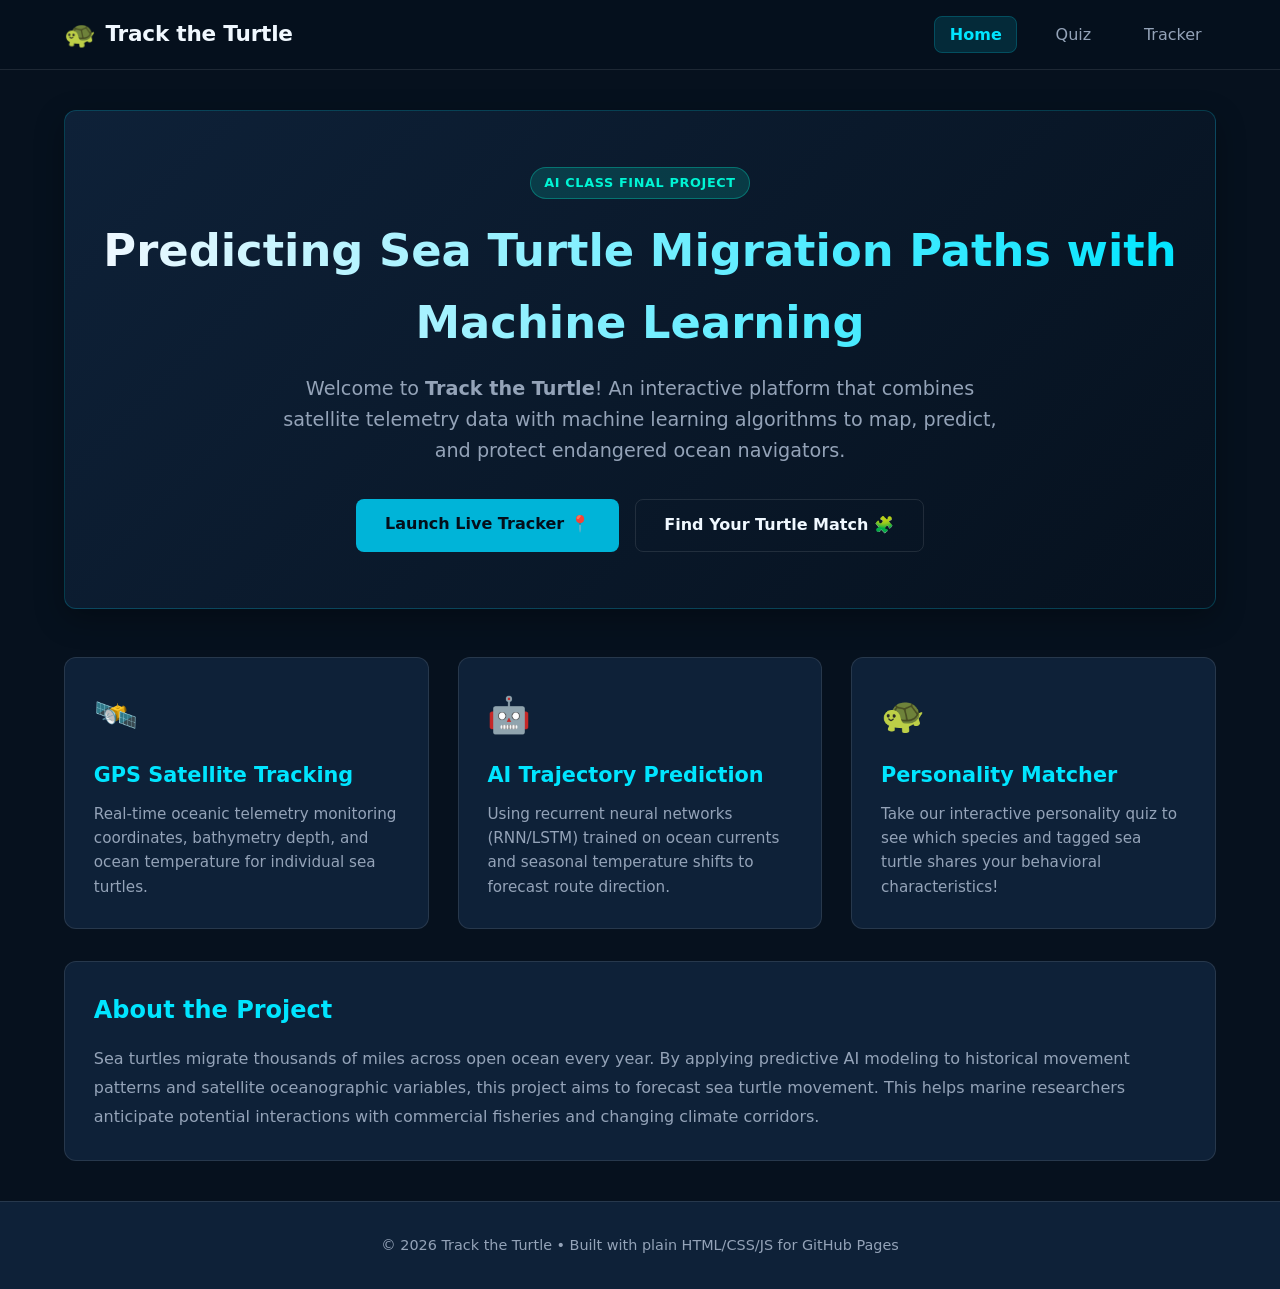
==== index.html @ b66eff5f "Create index.html" ====
<!DOCTYPE html>
<html lang="en">
<head>
  <meta charset="UTF-8">
  <meta name="viewport" content="width=device-width, initial-scale=1.0">
  <title>Track the Turtle | Home</title>
  <link rel="stylesheet" href="style.css">
  <script src="nav.js" defer></script>
</head>
<body>

  <!-- Navigation injected dynamically by nav.js -->
  <nav id="site-nav"></nav>

  <main>
    <!-- Hero Section -->
    <section class="hero">
      <span class="badge">AI Class Final Project</span>
      <h1 class="hero-title">Predicting Sea Turtle Migration Paths with Machine Learning</h1>
      <p class="hero-description">
        Welcome to <strong>Track the Turtle</strong>! An interactive platform that combines satellite telemetry data with machine learning algorithms to map, predict, and protect endangered ocean navigators.
      </p>
      <div class="btn-group">
        <a href="tracker.html" class="btn btn-primary">Launch Live Tracker 📍</a>
        <a href="quiz.html" class="btn btn-secondary">Find Your Turtle Match 🧩</a>
      </div>
    </section>

    <!-- Key Features Overview -->
    <section class="grid">
      <div class="card">
        <div class="card-icon">🛰️</div>
        <h3 class="card-title">GPS Satellite Tracking</h3>
        <p class="card-text">
          Real-time oceanic telemetry monitoring coordinates, bathymetry depth, and ocean temperature for individual sea turtles.
        </p>
      </div>

      <div class="card">
        <div class="card-icon">🤖</div>
        <h3 class="card-title">AI Trajectory Prediction</h3>
        <p class="card-text">
          Using recurrent neural networks (RNN/LSTM) trained on ocean currents and seasonal temperature shifts to forecast route direction.
        </p>
      </div>

      <div class="card">
        <div class="card-icon">🐢</div>
        <h3 class="card-title">Personality Matcher</h3>
        <p class="card-text">
          Take our interactive personality quiz to see which species and tagged sea turtle shares your behavioral characteristics!
        </p>
      </div>
    </section>

    <!-- Project Mission Section -->
    <section class="card" style="margin-top: 2rem;">
      <h2 style="color: var(--primary-cyan); margin-bottom: 1rem;">About the Project</h2>
      <p style="color: var(--text-muted); line-height: 1.8;">
        Sea turtles migrate thousands of miles across open ocean every year. By applying predictive AI modeling to historical movement patterns and satellite oceanographic variables, this project aims to forecast sea turtle movement. This helps marine researchers anticipate potential interactions with commercial fisheries and changing climate corridors.
      </p>
    </section>
  </main>

  <footer>
    <p>&copy; 2026 Track the Turtle • Built with plain HTML/CSS/JS for GitHub Pages</p>
  </footer>

</body>
</html>
---- style.css ----
/* style.css - Ocean Theme Stylesheet for Track the Turtle */

:root {
  --bg-deep: #06111e;
  --bg-surface: #0e2138;
  --bg-card: #152d4a;
  --bg-card-hover: #1b385a;
  
  --primary-cyan: #00e5ff;
  --primary-teal: #00b4d8;
  --sea-green: #00f5d4;
  --sand-accent: #f4a261;
  --coral-accent: #ff6b6b;
  
  --text-main: #f0f8ff;
  --text-muted: #94a3b8;
  --border-glow: rgba(0, 229, 255, 0.2);
  --border-subtle: rgba(255, 255, 255, 0.1);
  
  --nav-height: 70px;
  --font-family: 'Segoe UI', system-ui, -apple-system, BlinkMacSystemFont, Roboto, sans-serif;
  --transition: all 0.3s ease;
  --radius: 12px;
}

/* Base Reset & Typography */
* {
  box-sizing: border-box;
  margin: 0;
  padding: 0;
}

body {
  font-family: var(--font-family);
  background-color: var(--bg-deep);
  color: var(--text-main);
  line-height: 1.6;
  min-height: 100vh;
  display: flex;
  flex-direction: column;
}

a {
  color: var(--primary-cyan);
  text-decoration: none;
  transition: var(--transition);
}

a:hover {
  color: var(--sea-green);
}

/* Header & Navigation Bar */
.navbar {
  position: sticky;
  top: 0;
  z-index: 1000;
  background: rgba(6, 17, 30, 0.92);
  backdrop-filter: blur(12px);
  border-bottom: 1px solid var(--border-subtle);
  height: var(--nav-height);
}

.nav-container {
  max-width: 1200px;
  margin: 0 auto;
  padding: 0 1.5rem;
  height: 100%;
  display: flex;
  justify-content: space-between;
  align-items: center;
}

.nav-brand {
  display: flex;
  align-items: center;
  gap: 0.6rem;
  font-size: 1.35rem;
  font-weight: 700;
  color: var(--text-main);
  letter-spacing: -0.01em;
}

.nav-brand:hover {
  color: var(--primary-cyan);
}

.nav-logo-icon {
  font-size: 1.6rem;
}

.nav-menu {
  display: flex;
  list-style: none;
  gap: 1.5rem;
  align-items: center;
}

.nav-link {
  color: var(--text-muted);
  font-weight: 500;
  padding: 0.5rem 0.9rem;
  border-radius: 8px;
  position: relative;
}

.nav-link:hover {
  color: var(--primary-cyan);
  background: rgba(0, 229, 255, 0.08);
}

.nav-link.active {
  color: var(--primary-cyan);
  background: rgba(0, 229, 255, 0.12);
  font-weight: 600;
  border: 1px solid var(--border-glow);
}

/* Mobile Hamburger Menu Toggle */
.nav-toggle {
  display: none;
  background: transparent;
  border: none;
  cursor: pointer;
  padding: 0.5rem;
  flex-direction: column;
  gap: 5px;
  z-index: 1001;
}

.hamburger-bar {
  width: 24px;
  height: 2px;
  background-color: var(--text-main);
  border-radius: 2px;
  transition: var(--transition);
}

.nav-toggle.active .hamburger-bar:nth-child(1) {
  transform: translateY(7px) rotate(45deg);
}

.nav-toggle.active .hamburger-bar:nth-child(2) {
  opacity: 0;
}

.nav-toggle.active .hamburger-bar:nth-child(3) {
  transform: translateY(-7px) rotate(-45deg);
}

/* Layout Containers */
main {
  flex: 1;
  max-width: 1200px;
  width: 100%;
  margin: 0 auto;
  padding: 2.5rem 1.5rem;
}

.page-header {
  text-align: center;
  margin-bottom: 2.5rem;
}

.page-title {
  font-size: 2.3rem;
  color: var(--text-main);
  margin-bottom: 0.5rem;
}

.page-subtitle {
  color: var(--text-muted);
  font-size: 1.1rem;
  max-width: 650px;
  margin: 0 auto;
}

.badge {
  display: inline-block;
  padding: 0.3rem 0.8rem;
  border-radius: 50px;
  font-size: 0.8rem;
  font-weight: 600;
  text-transform: uppercase;
  letter-spacing: 0.05em;
  background: rgba(0, 245, 212, 0.15);
  color: var(--sea-green);
  border: 1px solid rgba(0, 245, 212, 0.3);
  margin-bottom: 1rem;
}

/* Cards & Grid Styling */
.grid {
  display: grid;
  grid-template-columns: repeat(auto-fit, minmax(300px, 1fr));
  gap: 1.8rem;
  margin: 2rem 0;
}

.card {
  background: var(--bg-surface);
  border: 1px solid var(--border-subtle);
  border-radius: var(--radius);
  padding: 1.8rem;
  transition: var(--transition);
}

.card:hover {
  border-color: var(--border-glow);
  transform: translateY(-3px);
  background: var(--bg-card);
}

.card-icon {
  font-size: 2.2rem;
  margin-bottom: 1rem;
}

.card-title {
  font-size: 1.3rem;
  margin-bottom: 0.6rem;
  color: var(--primary-cyan);
}

.card-text {
  color: var(--text-muted);
  font-size: 0.95rem;
}

/* Hero Banner */
.hero {
  background: linear-gradient(135deg, #0e2138 0%, #06111e 100%);
  border: 1px solid var(--border-glow);
  border-radius: var(--radius);
  padding: 3.5rem 2rem;
  text-align: center;
  margin-bottom: 3rem;
  box-shadow: 0 10px 30px rgba(0, 0, 0, 0.3);
}

.hero-title {
  font-size: 2.8rem;
  font-weight: 800;
  background: linear-gradient(90deg, var(--text-main), var(--primary-cyan));
  -webkit-background-clip: text;
  -webkit-text-fill-color: transparent;
  margin-bottom: 1rem;
}

.hero-description {
  font-size: 1.2rem;
  color: var(--text-muted);
  max-width: 750px;
  margin: 0 auto 2rem;
}

/* Buttons */
.btn-group {
  display: flex;
  gap: 1rem;
  justify-content: center;
  flex-wrap: wrap;
}

.btn {
  display: inline-block;
  padding: 0.8rem 1.8rem;
  border-radius: 8px;
  font-weight: 600;
  cursor: pointer;
  border: none;
  transition: var(--transition);
}

.btn-primary {
  background: var(--primary-teal);
  color: #040e1a;
}

.btn-primary:hover {
  background: var(--primary-cyan);
  color: #040e1a;
  box-shadow: 0 0 15px rgba(0, 229, 255, 0.4);
}

.btn-secondary {
  background: transparent;
  color: var(--text-main);
  border: 1px solid var(--border-subtle);
}

.btn-secondary:hover {
  border-color: var(--primary-cyan);
  color: var(--primary-cyan);
}

/* Tracker Page Specific Placeholders */
.tracker-controls {
  background: var(--bg-surface);
  padding: 1.2rem 1.5rem;
  border-radius: var(--radius);
  border: 1px solid var(--border-subtle);
  display: flex;
  gap: 1rem;
  flex-wrap: wrap;
  align-items: center;
  justify-content: space-between;
  margin-bottom: 1.5rem;
}

.control-group {
  display: flex;
  align-items: center;
  gap: 0.8rem;
}

.select-input, .text-input {
  background: var(--bg-deep);
  color: var(--text-main);
  border: 1px solid var(--border-subtle);
  padding: 0.6rem 1rem;
  border-radius: 6px;
  font-size: 0.9rem;
  outline: none;
}

.select-input:focus, .text-input:focus {
  border-color: var(--primary-cyan);
}

.map-placeholder {
  background: radial-gradient(circle at center, #0f2d4e 0%, #081728 100%);
  border: 1px solid var(--border-glow);
  border-radius: var(--radius);
  height: 420px;
  display: flex;
  flex-direction: column;
  align-items: center;
  justify-content: center;
  position: relative;
  overflow: hidden;
  margin-bottom: 2rem;
  text-align: center;
  padding: 1.5rem;
}

.map-grid-overlay {
  position: absolute;
  inset: 0;
  background-image: 
    linear-gradient(rgba(0, 229, 255, 0.05) 1px, transparent 1px),
    linear-gradient(90deg, rgba(0, 229, 255, 0.05) 1px, transparent 1px);
  background-size: 40px 40px;
  pointer-events: none;
}

/* Table Styling */
.table-container {
  background: var(--bg-surface);
  border-radius: var(--radius);
  border: 1px solid var(--border-subtle);
  overflow-x: auto;
}

.data-table {
  width: 100%;
  border-collapse: collapse;
  text-align: left;
}

.data-table th, .data-table td {
  padding: 1rem 1.2rem;
  border-bottom: 1px solid var(--border-subtle);
}

.data-table th {
  background: rgba(0, 0, 0, 0.2);
  color: var(--primary-cyan);
  font-weight: 600;
  font-size: 0.9rem;
  text-transform: uppercase;
}

.data-table tr:hover {
  background: rgba(0, 229, 255, 0.04);
}

/* Quiz Placeholder Styling */
.quiz-container {
  max-width: 750px;
  margin: 0 auto;
  background: var(--bg-surface);
  border: 1px solid var(--border-subtle);
  border-radius: var(--radius);
  padding: 2.5rem;
}

.quiz-option {
  background: var(--bg-deep);
  border: 1px solid var(--border-subtle);
  border-radius: 8px;
  padding: 1rem 1.2rem;
  margin-bottom: 0.8rem;
  cursor: pointer;
  transition: var(--transition);
  display: flex;
  align-items: center;
  gap: 1rem;
}

.quiz-option:hover {
  border-color: var(--primary-cyan);
  background: var(--bg-card);
}

/* Footer */
footer {
  background: var(--bg-surface);
  border-top: 1px solid var(--border-subtle);
  padding: 2rem 1.5rem;
  text-align: center;
  color: var(--text-muted);
  font-size: 0.9rem;
  margin-top: auto;
}

/* Responsive Media Queries */
@media (max-width: 768px) {
  .nav-toggle {
    display: flex;
  }

  .nav-menu {
    position: fixed;
    top: var(--nav-height);
    left: 0;
    right: 0;
    background: var(--bg-surface);
    flex-direction: column;
    align-items: stretch;
    padding: 1.5rem;
    gap: 1rem;
    border-bottom: 1px solid var(--border-glow);
    transform: translateY(-150%);
    opacity: 0;
    pointer-events: none;
    transition: var(--transition);
    box-shadow: 0 15px 25px rgba(0,0,0,0.5);
  }

  .nav-menu.active {
    transform: translateY(0);
    opacity: 1;
    pointer-events: auto;
  }

  .nav-link {
    display: block;
    text-align: center;
    padding: 0.8rem;
  }

  .hero-title {
    font-size: 2rem;
  }

  .tracker-controls {
    flex-direction: column;
    align-items: stretch;
  }
}
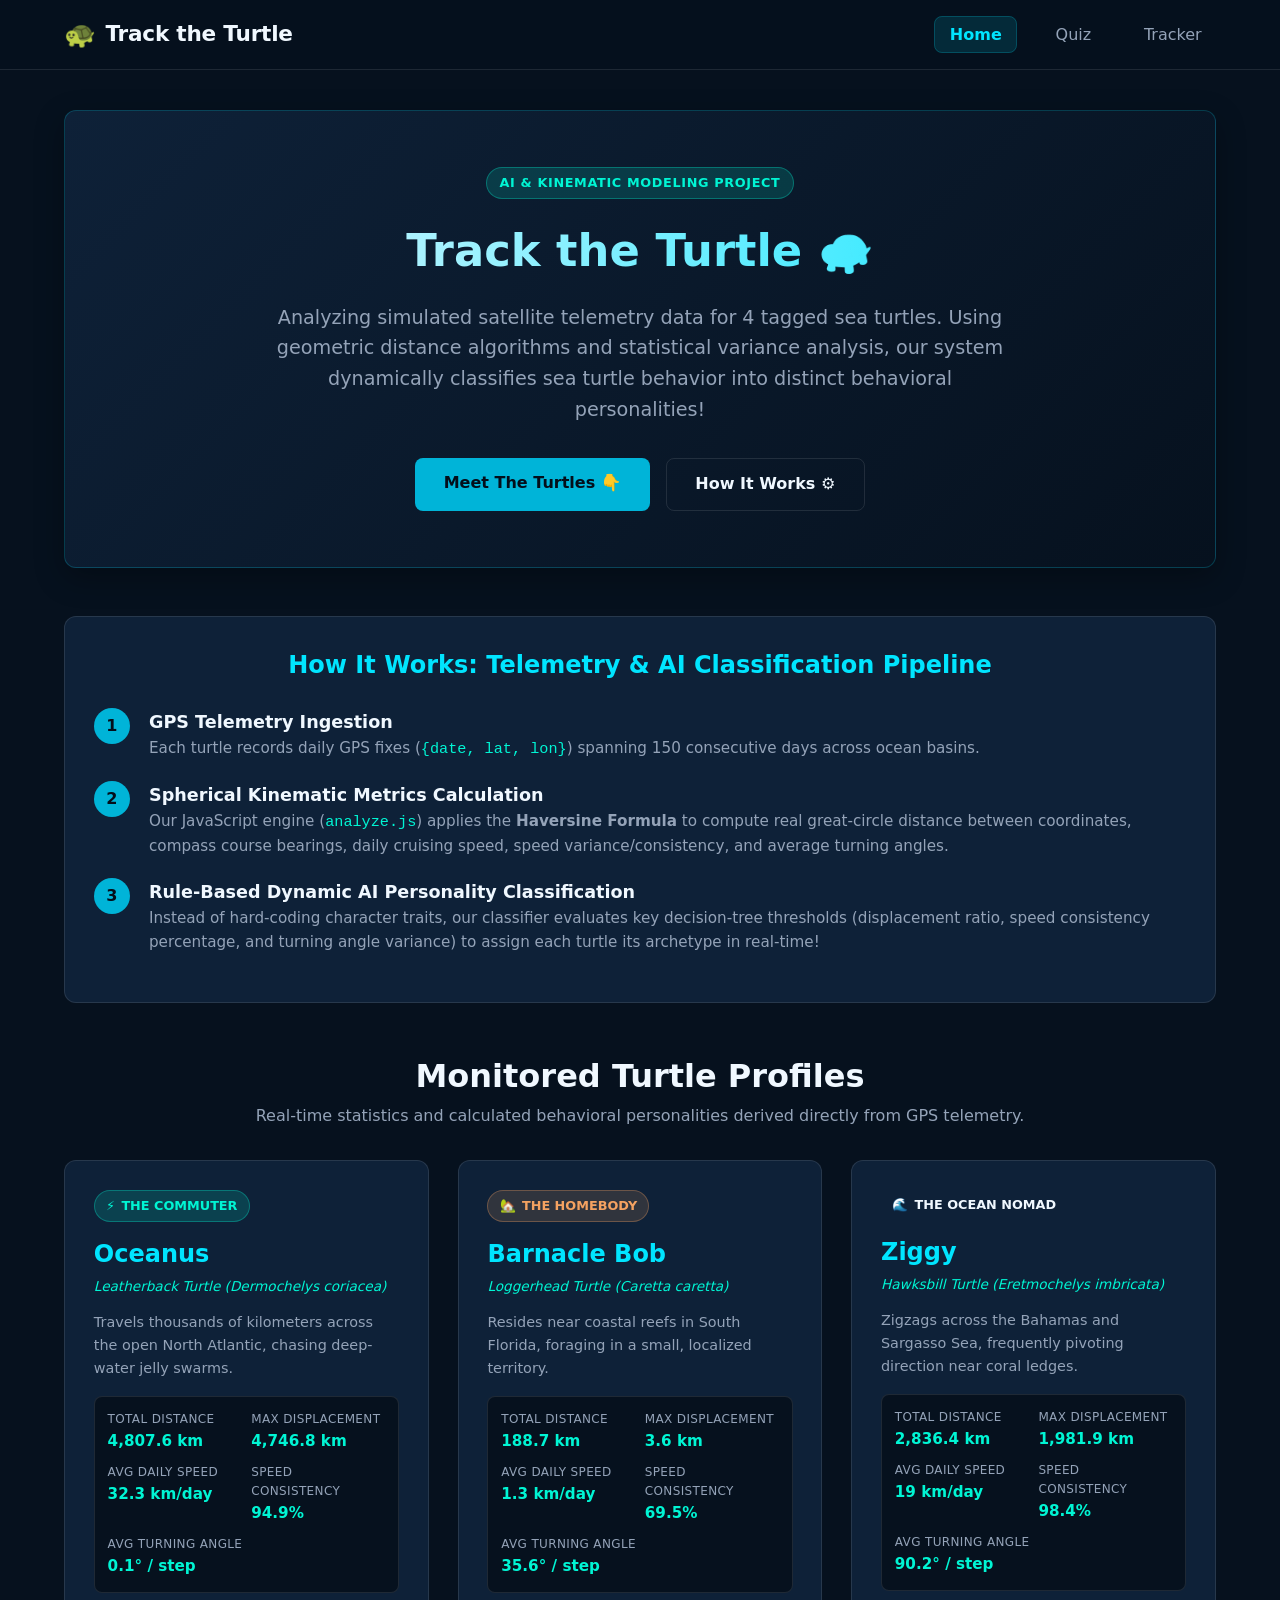
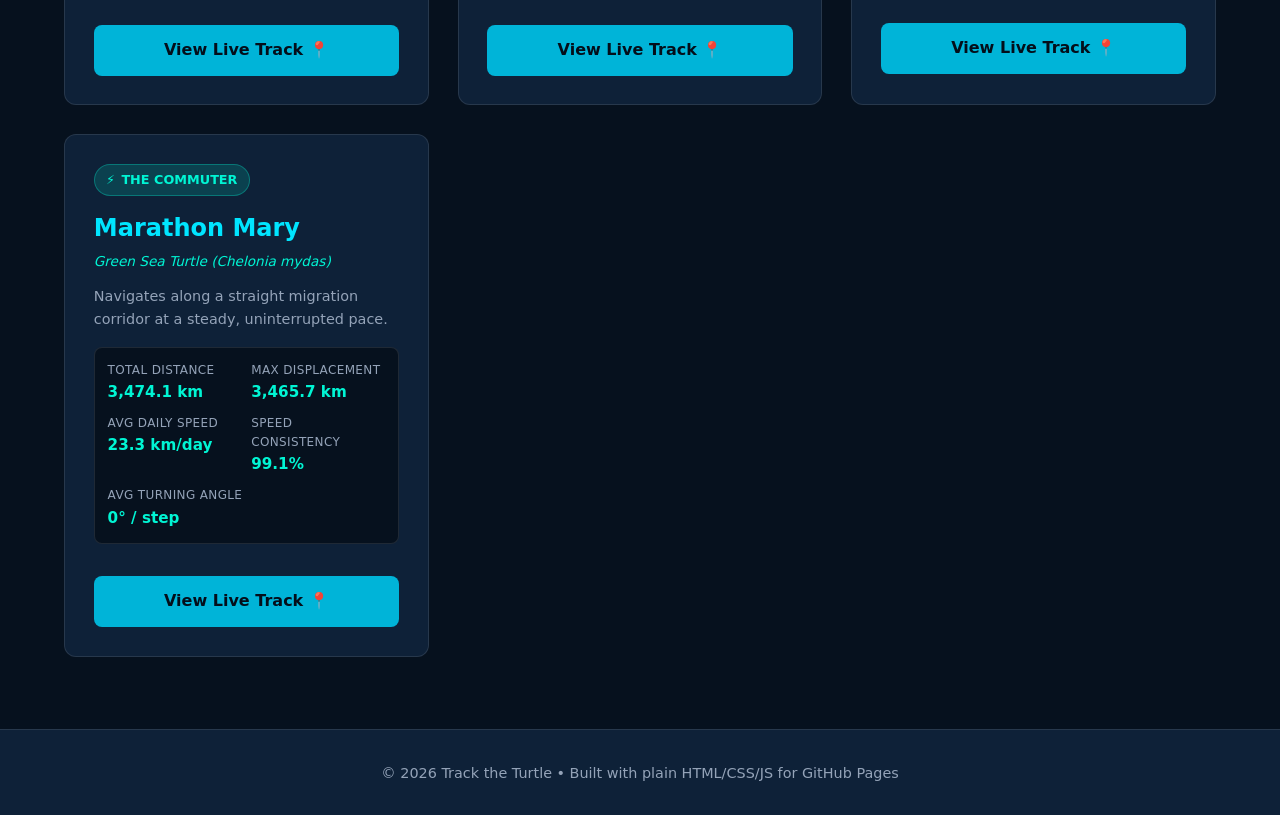
==== commit e711f52e: "Update index.html" ====
--- a/index.html
+++ b/index.html
@@ -5,66 +5,228 @@
   <meta name="viewport" content="width=device-width, initial-scale=1.0">
   <title>Track the Turtle | Home</title>
   <link rel="stylesheet" href="style.css">
+  
+  <!-- Load Dataset and Analysis Engine -->
+  <script src="data.js"></script>
+  <script src="analyze.js"></script>
+  <!-- Load Responsive Dynamic Navigation -->
   <script src="nav.js" defer></script>
+
+  <style>
+    /* Styling additions for turtle analytics grid cards */
+    .stats-grid {
+      display: grid;
+      grid-template-columns: repeat(2, 1fr);
+      gap: 0.6rem;
+      background: var(--bg-deep);
+      padding: 0.8rem;
+      border-radius: 8px;
+      margin: 1rem 0;
+      font-size: 0.85rem;
+      border: 1px solid var(--border-subtle);
+    }
+
+    .stat-item {
+      display: flex;
+      flex-direction: column;
+    }
+
+    .stat-label {
+      color: var(--text-muted);
+      font-size: 0.75rem;
+      text-transform: uppercase;
+      letter-spacing: 0.03em;
+    }
+
+    .stat-value {
+      color: var(--sea-green);
+      font-weight: 700;
+      font-size: 0.95rem;
+    }
+
+    .archetype-badge {
+      display: inline-flex;
+      align-items: center;
+      gap: 0.4rem;
+      padding: 0.3rem 0.7rem;
+      border-radius: 50px;
+      font-size: 0.8rem;
+      font-weight: 700;
+      text-transform: uppercase;
+      margin-bottom: 0.8rem;
+    }
+
+    .badge-explorer { background: rgba(0, 229, 255, 0.15); color: var(--primary-cyan); border: 1px solid rgba(0, 229, 255, 0.3); }
+    .badge-homebody { background: rgba(244, 162, 97, 0.15); color: var(--sand-accent); border: 1px solid rgba(244, 162, 97, 0.3); }
+    .badge-wanderer { background: rgba(255, 107, 107, 0.15); color: var(--coral-accent); border: 1px solid rgba(255, 107, 107, 0.3); }
+    .badge-commuter { background: rgba(0, 245, 212, 0.15); color: var(--sea-green); border: 1px solid rgba(0, 245, 212, 0.3); }
+
+    .how-it-works-step {
+      display: flex;
+      align-items: flex-start;
+      gap: 1.2rem;
+      margin-bottom: 1.2rem;
+    }
+
+    .step-number {
+      background: var(--primary-teal);
+      color: #040e1a;
+      font-weight: 800;
+      width: 36px;
+      height: 36px;
+      border-radius: 50%;
+      display: flex;
+      align-items: center;
+      justify-content: center;
+      flex-shrink: 0;
+    }
+  </style>
 </head>
 <body>
 
-  <!-- Navigation injected dynamically by nav.js -->
+  <!-- Navigation dynamically populated by nav.js -->
   <nav id="site-nav"></nav>
 
   <main>
-    <!-- Hero Section -->
+    <!-- Project Hero Section -->
     <section class="hero">
-      <span class="badge">AI Class Final Project</span>
-      <h1 class="hero-title">Predicting Sea Turtle Migration Paths with Machine Learning</h1>
+      <span class="badge">AI & Kinematic Modeling Project</span>
+      <h1 class="hero-title">Track the Turtle 🐢</h1>
       <p class="hero-description">
-        Welcome to <strong>Track the Turtle</strong>! An interactive platform that combines satellite telemetry data with machine learning algorithms to map, predict, and protect endangered ocean navigators.
+        Analyzing simulated satellite telemetry data for 4 tagged sea turtles. Using geometric distance algorithms and statistical variance analysis, our system dynamically classifies sea turtle behavior into distinct behavioral personalities!
       </p>
       <div class="btn-group">
-        <a href="tracker.html" class="btn btn-primary">Launch Live Tracker 📍</a>
-        <a href="quiz.html" class="btn btn-secondary">Find Your Turtle Match 🧩</a>
+        <a href="#turtles-section" class="btn btn-primary">Meet The Turtles 👇</a>
+        <a href="#how-it-works" class="btn btn-secondary">How It Works ⚙️</a>
       </div>
     </section>
 
-    <!-- Key Features Overview -->
-    <section class="grid">
-      <div class="card">
-        <div class="card-icon">🛰️</div>
-        <h3 class="card-title">GPS Satellite Tracking</h3>
-        <p class="card-text">
-          Real-time oceanic telemetry monitoring coordinates, bathymetry depth, and ocean temperature for individual sea turtles.
-        </p>
-      </div>
-
-      <div class="card">
-        <div class="card-icon">🤖</div>
-        <h3 class="card-title">AI Trajectory Prediction</h3>
-        <p class="card-text">
-          Using recurrent neural networks (RNN/LSTM) trained on ocean currents and seasonal temperature shifts to forecast route direction.
-        </p>
-      </div>
-
-      <div class="card">
-        <div class="card-icon">🐢</div>
-        <h3 class="card-title">Personality Matcher</h3>
-        <p class="card-text">
-          Take our interactive personality quiz to see which species and tagged sea turtle shares your behavioral characteristics!
-        </p>
+    <!-- How It Works Section -->
+    <section class="card" id="how-it-works" style="margin-bottom: 3rem;">
+      <h2 style="color: var(--primary-cyan); margin-bottom: 1.5rem; text-align: center;">How It Works: Telemetry & AI Classification Pipeline</h2>
+      
+      <div class="how-it-works-step">
+        <div class="step-number">1</div>
+        <div>
+          <h3 style="color: var(--text-main); font-size: 1.1rem;">GPS Telemetry Ingestion</h3>
+          <p style="color: var(--text-muted); font-size: 0.95rem;">
+            Each turtle records daily GPS fixes (<code style="color: var(--sea-green);">{date, lat, lon}</code>) spanning 150 consecutive days across ocean basins.
+          </p>
+        </div>
+      </div>
+
+      <div class="how-it-works-step">
+        <div class="step-number">2</div>
+        <div>
+          <h3 style="color: var(--text-main); font-size: 1.1rem;">Spherical Kinematic Metrics Calculation</h3>
+          <p style="color: var(--text-muted); font-size: 0.95rem;">
+            Our JavaScript engine (<code style="color: var(--sea-green);">analyze.js</code>) applies the <strong>Haversine Formula</strong> to compute real great-circle distance between coordinates, compass course bearings, daily cruising speed, speed variance/consistency, and average turning angles.
+          </p>
+        </div>
+      </div>
+
+      <div class="how-it-works-step">
+        <div class="step-number">3</div>
+        <div>
+          <h3 style="color: var(--text-main); font-size: 1.1rem;">Rule-Based Dynamic AI Personality Classification</h3>
+          <p style="color: var(--text-muted); font-size: 0.95rem;">
+            Instead of hard-coding character traits, our classifier evaluates key decision-tree thresholds (displacement ratio, speed consistency percentage, and turning angle variance) to assign each turtle its archetype in real-time!
+          </p>
+        </div>
       </div>
     </section>
 
-    <!-- Project Mission Section -->
-    <section class="card" style="margin-top: 2rem;">
-      <h2 style="color: var(--primary-cyan); margin-bottom: 1rem;">About the Project</h2>
-      <p style="color: var(--text-muted); line-height: 1.8;">
-        Sea turtles migrate thousands of miles across open ocean every year. By applying predictive AI modeling to historical movement patterns and satellite oceanographic variables, this project aims to forecast sea turtle movement. This helps marine researchers anticipate potential interactions with commercial fisheries and changing climate corridors.
-      </p>
+    <!-- Dynamic Turtle Analytics Cards Grid -->
+    <section id="turtles-section">
+      <div style="text-align: center; margin-bottom: 2rem;">
+        <h2 style="font-size: 2rem; color: var(--text-main);">Monitored Turtle Profiles</h2>
+        <p style="color: var(--text-muted);">Real-time statistics and calculated behavioral personalities derived directly from GPS telemetry.</p>
+      </div>
+
+      <div class="grid" id="turtle-cards-grid">
+        <!-- JS will dynamically render 4 turtle cards here -->
+      </div>
     </section>
+
   </main>
 
   <footer>
     <p>&copy; 2026 Track the Turtle • Built with plain HTML/CSS/JS for GitHub Pages</p>
   </footer>
 
+  <!-- Script to run analysis and dynamically build turtle cards -->
+  <script>
+    document.addEventListener('DOMContentLoaded', () => {
+      const gridContainer = document.getElementById('turtle-cards-grid');
+      if (!gridContainer || typeof TURTLE_DATA === 'undefined') return;
+
+      gridContainer.innerHTML = ''; // Clear container
+
+      // Iterate through all 4 turtles in dataset
+      Object.keys(TURTLE_DATA).forEach(turtleKey => {
+        const turtle = TURTLE_DATA[turtleKey];
+        
+        // 1. Run statistical trajectory analysis
+        const stats = analyzeTurtleTrack(turtle.track);
+        
+        // 2. Derive dynamic personality classification from calculated stats
+        const personality = classifyPersonality(stats);
+
+        // 3. Construct Turtle Card HTML
+        const cardHtml = `
+          <div class="card" style="display: flex; flex-direction: column; justify: space-between;">
+            <div>
+              <div class="archetype-badge ${personality.colorClass}">
+                <span>${personality.icon}</span>
+                <span>${personality.archetype}</span>
+              </div>
+              
+              <h3 class="card-title" style="font-size: 1.5rem; margin-bottom: 0.2rem;">${turtle.name}</h3>
+              <p style="color: var(--sea-green); font-size: 0.85rem; font-style: italic; margin-bottom: 0.8rem;">
+                ${turtle.species}
+              </p>
+              
+              <p style="color: var(--text-muted); font-size: 0.9rem; margin-bottom: 1rem;">
+                ${turtle.description}
+              </p>
+
+              <!-- Calculated Statistics Grid -->
+              <div class="stats-grid">
+                <div class="stat-item">
+                  <span class="stat-label">Total Distance</span>
+                  <span class="stat-value">${stats.totalDistanceKm.toLocaleString()} km</span>
+                </div>
+                <div class="stat-item">
+                  <span class="stat-label">Max Displacement</span>
+                  <span class="stat-value">${stats.maxDistanceFromStartKm.toLocaleString()} km</span>
+                </div>
+                <div class="stat-item">
+                  <span class="stat-label">Avg Daily Speed</span>
+                  <span class="stat-value">${stats.avgDailySpeedKmDay} km/day</span>
+                </div>
+                <div class="stat-item">
+                  <span class="stat-label">Speed Consistency</span>
+                  <span class="stat-value">${stats.speedConsistencyPct}%</span>
+                </div>
+                <div class="stat-item" style="grid-column: span 2;">
+                  <span class="stat-label">Avg Turning Angle</span>
+                  <span class="stat-value">${stats.avgTurningAngleDeg}° / step</span>
+                </div>
+              </div>
+            </div>
+
+            <div style="margin-top: 1rem;">
+              <a href="tracker.html?turtle=${turtle.id}" class="btn btn-primary" style="width: 100%; text-align: center; display: block;">
+                View Live Track 📍
+              </a>
+            </div>
+          </div>
+        `;
+
+        gridContainer.insertAdjacentHTML('beforeend', cardHtml);
+      });
+    });
+  </script>
+
 </body>
 </html>
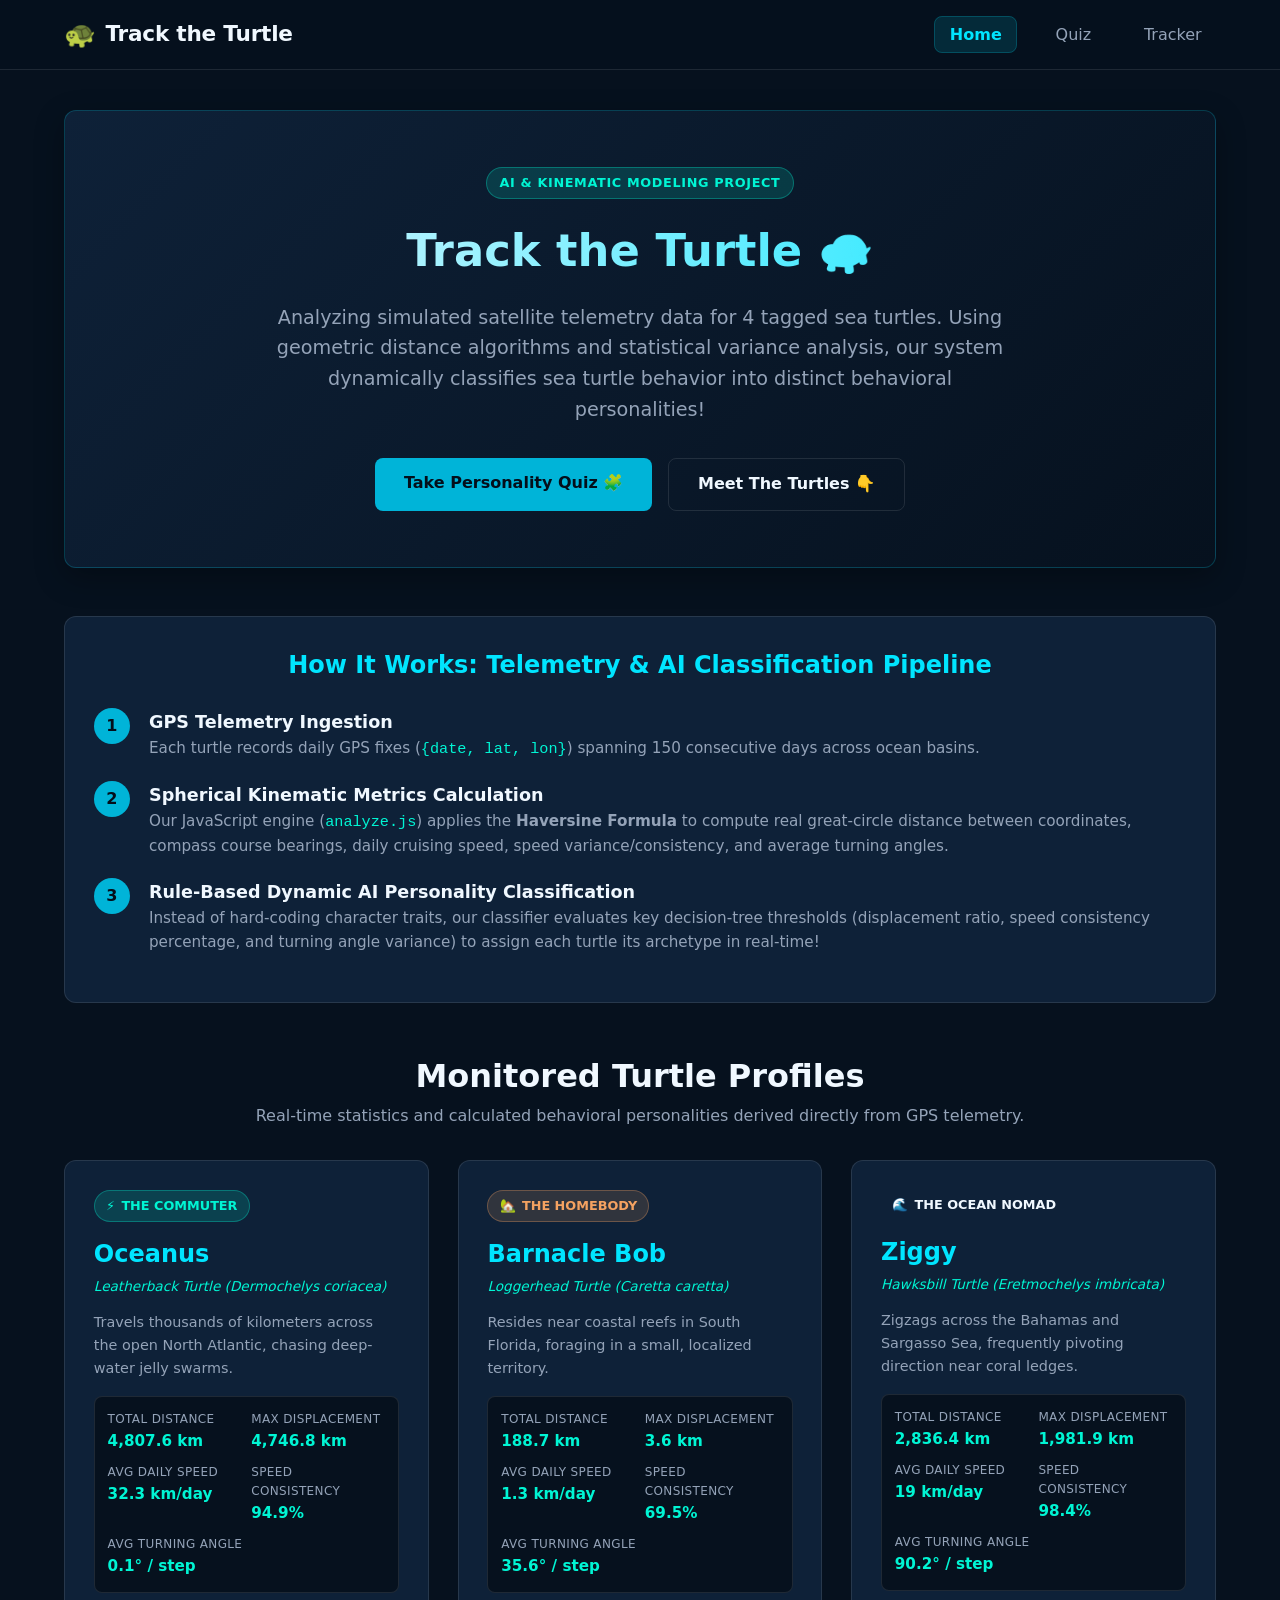
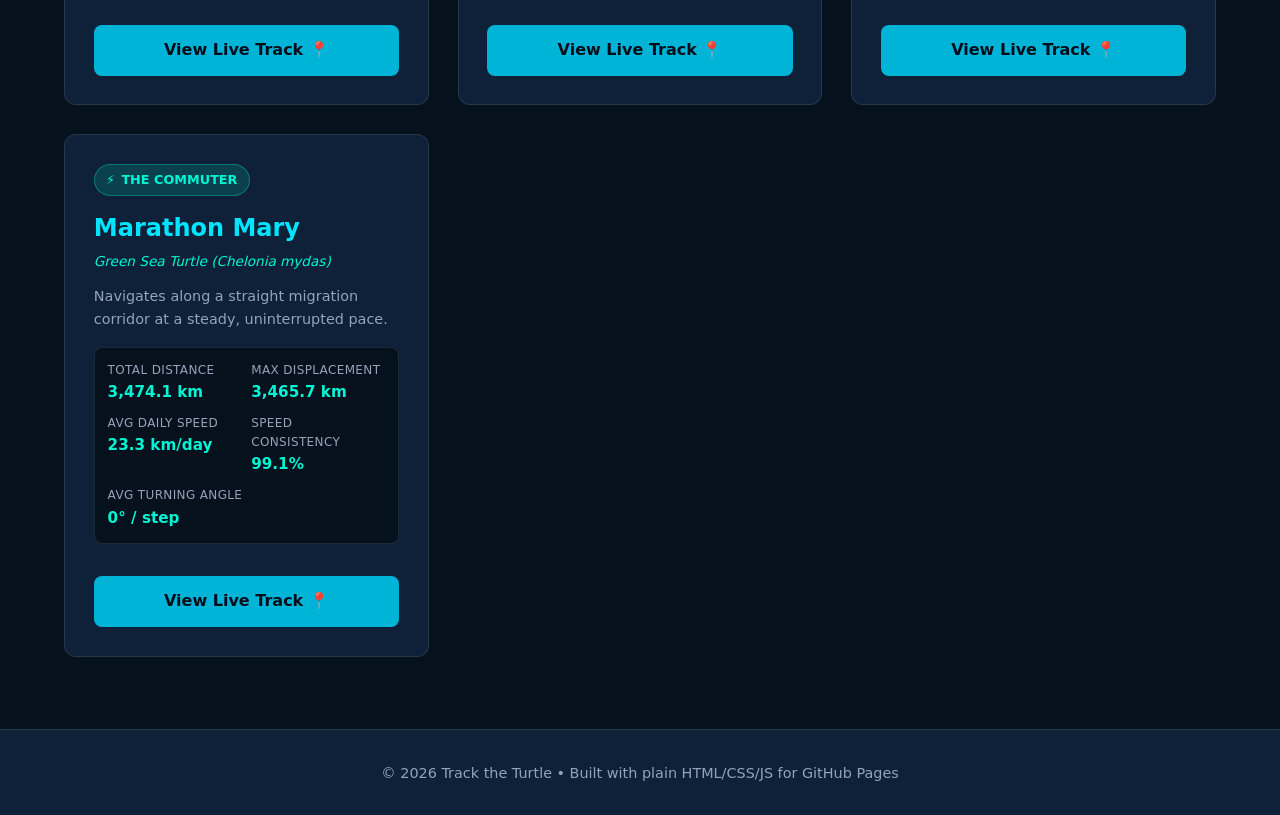
==== commit 4a40b546: "Update index.html" ====
--- a/index.html
+++ b/index.html
@@ -13,7 +13,7 @@
   <script src="nav.js" defer></script>
 
   <style>
-    /* Styling additions for turtle analytics grid cards */
+    /* Analytics grid styling */
     .stats-grid {
       display: grid;
       grid-template-columns: repeat(2, 1fr);
@@ -80,6 +80,21 @@
       justify-content: center;
       flex-shrink: 0;
     }
+
+    /* Saved Quiz Result Banner */
+    .user-match-banner {
+      background: linear-gradient(135deg, rgba(0, 229, 255, 0.12), rgba(0, 245, 212, 0.08));
+      border: 1px solid var(--primary-cyan);
+      border-radius: var(--radius);
+      padding: 1.5rem 1.8rem;
+      margin-bottom: 2.5rem;
+      display: flex;
+      justify-content: space-between;
+      align-items: center;
+      flex-wrap: wrap;
+      gap: 1.2rem;
+      box-shadow: 0 8px 25px rgba(0, 229, 255, 0.15);
+    }
   </style>
 </head>
 <body>
@@ -88,6 +103,10 @@
   <nav id="site-nav"></nav>
 
   <main>
+
+    <!-- Quiz Result Match Banner (Injected if localStorage exists) -->
+    <div id="user-turtle-match-container"></div>
+
     <!-- Project Hero Section -->
     <section class="hero">
       <span class="badge">AI & Kinematic Modeling Project</span>
@@ -96,8 +115,8 @@
         Analyzing simulated satellite telemetry data for 4 tagged sea turtles. Using geometric distance algorithms and statistical variance analysis, our system dynamically classifies sea turtle behavior into distinct behavioral personalities!
       </p>
       <div class="btn-group">
-        <a href="#turtles-section" class="btn btn-primary">Meet The Turtles 👇</a>
-        <a href="#how-it-works" class="btn btn-secondary">How It Works ⚙️</a>
+        <a href="quiz.html" class="btn btn-primary">Take Personality Quiz 🧩</a>
+        <a href="#turtles-section" class="btn btn-secondary">Meet The Turtles 👇</a>
       </div>
     </section>
 
@@ -154,9 +173,56 @@
     <p>&copy; 2026 Track the Turtle • Built with plain HTML/CSS/JS for GitHub Pages</p>
   </footer>
 
-  <!-- Script to run analysis and dynamically build turtle cards -->
+  <!-- Script to handle localStorage match banner and render turtle cards -->
   <script>
     document.addEventListener('DOMContentLoaded', () => {
+      // 1. Check for saved quiz result in localStorage
+      checkSavedQuizResult();
+
+      // 2. Render Turtle Cards Grid
+      renderTurtleGrid();
+    });
+
+    function checkSavedQuizResult() {
+      const matchContainer = document.getElementById('user-turtle-match-container');
+      if (!matchContainer) return;
+
+      try {
+        const savedData = localStorage.getItem('trackTheTurtle_userResult');
+        if (savedData) {
+          const result = JSON.parse(savedData);
+          
+          matchContainer.innerHTML = `
+            <div class="user-match-banner">
+              <div>
+                <span style="color: var(--sea-green); font-size: 0.85rem; font-weight: 700; text-transform: uppercase;">
+                  Your Matched Turtle Profile
+                </span>
+                <h3 style="color: var(--text-main); font-size: 1.4rem; margin-top: 0.2rem;">
+                  Your turtle: <strong>${result.turtleName}</strong> (${result.archetype})
+                </h3>
+                <p style="color: var(--text-muted); font-size: 0.9rem;">
+                  Species: ${result.species}
+                </p>
+              </div>
+
+              <div style="display: flex; gap: 0.8rem; flex-wrap: wrap;">
+                <a href="tracker.html?turtle=${result.turtleId}" class="btn btn-primary">
+                  Track ${result.turtleName} 📍
+                </a>
+                <a href="quiz.html" class="btn btn-secondary">
+                  Retake Quiz 🧩
+                </a>
+              </div>
+            </div>
+          `;
+        }
+      } catch (e) {
+        console.warn("Could not read quiz result from localStorage:", e);
+      }
+    }
+
+    function renderTurtleGrid() {
       const gridContainer = document.getElementById('turtle-cards-grid');
       if (!gridContainer || typeof TURTLE_DATA === 'undefined') return;
 
@@ -174,7 +240,7 @@
 
         // 3. Construct Turtle Card HTML
         const cardHtml = `
-          <div class="card" style="display: flex; flex-direction: column; justify: space-between;">
+          <div class="card" style="display: flex; flex-direction: column; justify-content: space-between;">
             <div>
               <div class="archetype-badge ${personality.colorClass}">
                 <span>${personality.icon}</span>
@@ -225,7 +291,7 @@
 
         gridContainer.insertAdjacentHTML('beforeend', cardHtml);
       });
-    });
+    }
   </script>
 
 </body>
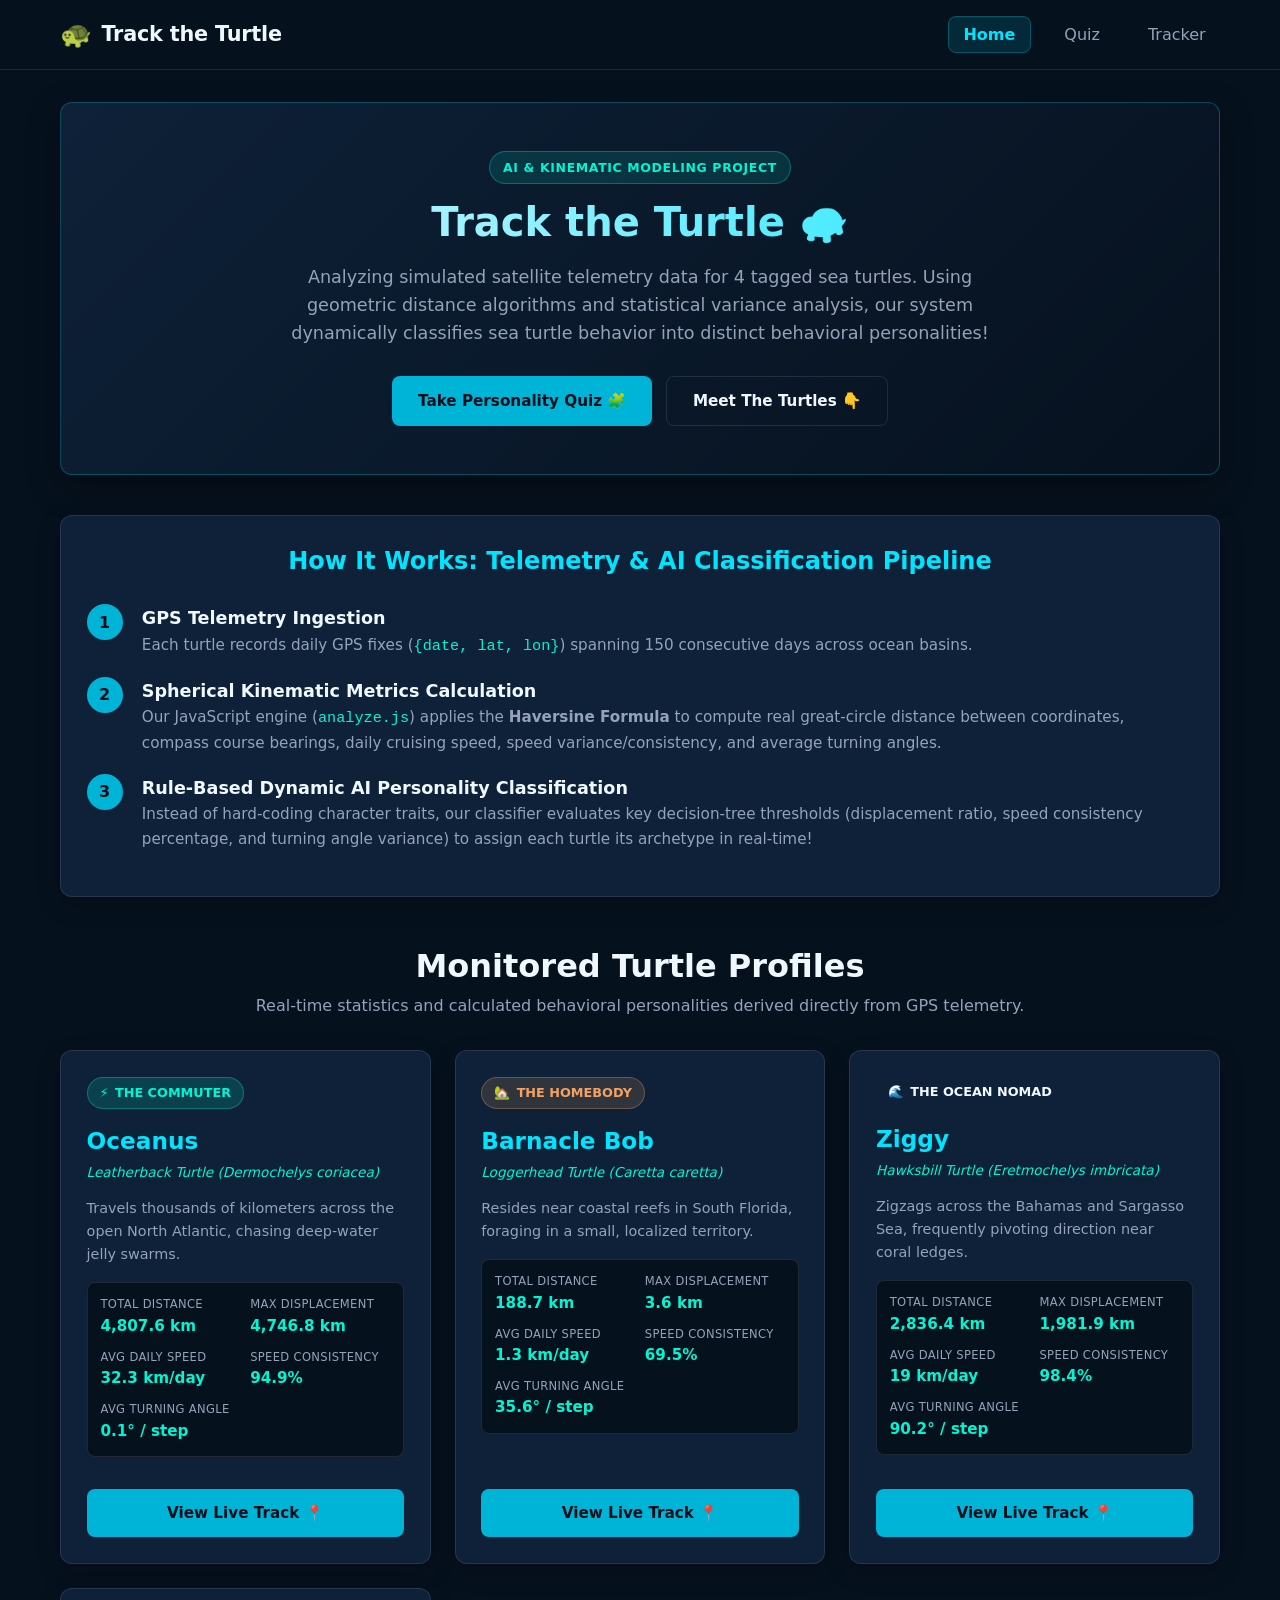
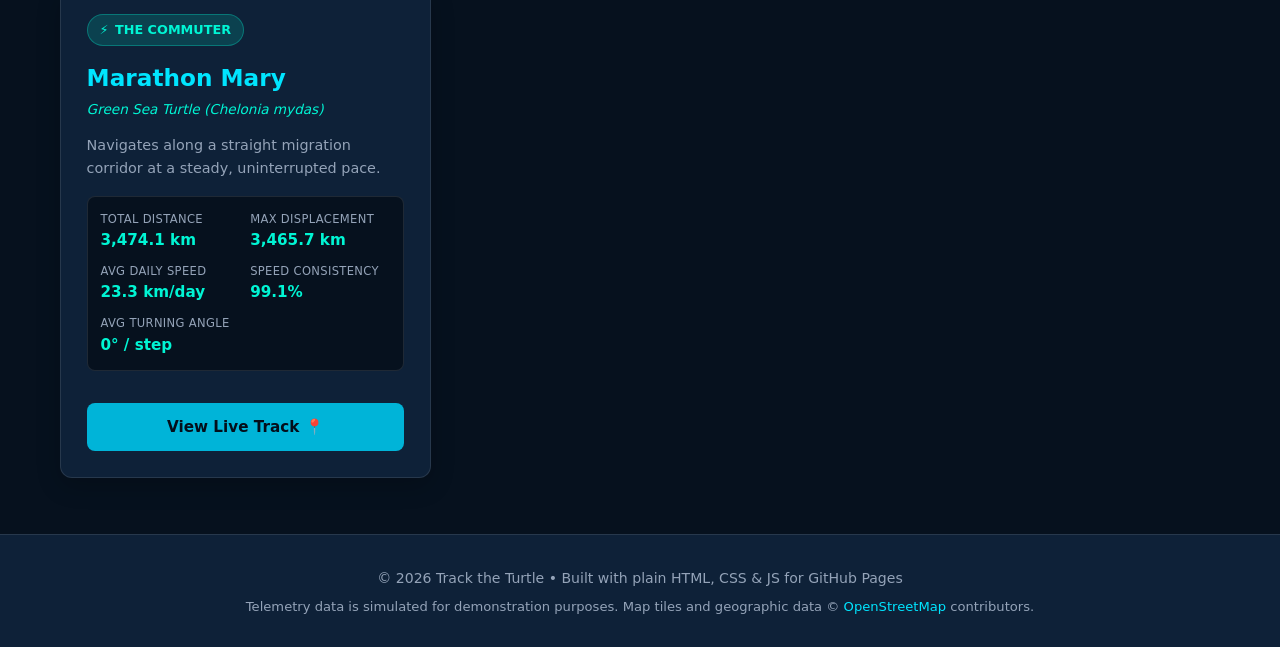
==== commit 434f2e53: "Update index.html" ====
--- a/index.html
+++ b/index.html
@@ -13,7 +13,6 @@
   <script src="nav.js" defer></script>
 
   <style>
-    /* Analytics grid styling */
     .stats-grid {
       display: grid;
       grid-template-columns: repeat(2, 1fr);
@@ -33,7 +32,7 @@
 
     .stat-label {
       color: var(--text-muted);
-      font-size: 0.75rem;
+      font-size: 0.72rem;
       text-transform: uppercase;
       letter-spacing: 0.03em;
     }
@@ -48,7 +47,7 @@
       display: inline-flex;
       align-items: center;
       gap: 0.4rem;
-      padding: 0.3rem 0.7rem;
+      padding: 0.3rem 0.75rem;
       border-radius: 50px;
       font-size: 0.8rem;
       font-weight: 700;
@@ -81,13 +80,12 @@
       flex-shrink: 0;
     }
 
-    /* Saved Quiz Result Banner */
     .user-match-banner {
       background: linear-gradient(135deg, rgba(0, 229, 255, 0.12), rgba(0, 245, 212, 0.08));
       border: 1px solid var(--primary-cyan);
       border-radius: var(--radius);
-      padding: 1.5rem 1.8rem;
-      margin-bottom: 2.5rem;
+      padding: 1.4rem 1.6rem;
+      margin-bottom: 2.2rem;
       display: flex;
       justify-content: space-between;
       align-items: center;
@@ -121,7 +119,7 @@
     </section>
 
     <!-- How It Works Section -->
-    <section class="card" id="how-it-works" style="margin-bottom: 3rem;">
+    <section class="card" id="how-it-works" style="margin-bottom: 2.8rem;">
       <h2 style="color: var(--primary-cyan); margin-bottom: 1.5rem; text-align: center;">How It Works: Telemetry & AI Classification Pipeline</h2>
       
       <div class="how-it-works-step">
@@ -170,16 +168,16 @@
   </main>
 
   <footer>
-    <p>&copy; 2026 Track the Turtle • Built with plain HTML/CSS/JS for GitHub Pages</p>
+    <p>&copy; 2026 Track the Turtle • Built with plain HTML, CSS & JS for GitHub Pages</p>
+    <p style="margin-top: 0.4rem; font-size: 0.82rem; color: var(--text-muted);">
+      Telemetry data is simulated for demonstration purposes. Map tiles and geographic data &copy; <a href="https://www.openstreetmap.org/copyright" target="_blank" rel="noopener">OpenStreetMap</a> contributors.
+    </p>
   </footer>
 
   <!-- Script to handle localStorage match banner and render turtle cards -->
   <script>
     document.addEventListener('DOMContentLoaded', () => {
-      // 1. Check for saved quiz result in localStorage
       checkSavedQuizResult();
-
-      // 2. Render Turtle Cards Grid
       renderTurtleGrid();
     });
 
@@ -195,13 +193,13 @@
           matchContainer.innerHTML = `
             <div class="user-match-banner">
               <div>
-                <span style="color: var(--sea-green); font-size: 0.85rem; font-weight: 700; text-transform: uppercase;">
+                <span style="color: var(--sea-green); font-size: 0.82rem; font-weight: 700; text-transform: uppercase;">
                   Your Matched Turtle Profile
                 </span>
-                <h3 style="color: var(--text-main); font-size: 1.4rem; margin-top: 0.2rem;">
+                <h3 style="color: var(--text-main); font-size: 1.35rem; margin-top: 0.2rem;">
                   Your turtle: <strong>${result.turtleName}</strong> (${result.archetype})
                 </h3>
-                <p style="color: var(--text-muted); font-size: 0.9rem;">
+                <p style="color: var(--text-muted); font-size: 0.88rem;">
                   Species: ${result.species}
                 </p>
               </div>
@@ -226,19 +224,13 @@
       const gridContainer = document.getElementById('turtle-cards-grid');
       if (!gridContainer || typeof TURTLE_DATA === 'undefined') return;
 
-      gridContainer.innerHTML = ''; // Clear container
-
-      // Iterate through all 4 turtles in dataset
+      gridContainer.innerHTML = '';
+
       Object.keys(TURTLE_DATA).forEach(turtleKey => {
         const turtle = TURTLE_DATA[turtleKey];
-        
-        // 1. Run statistical trajectory analysis
         const stats = analyzeTurtleTrack(turtle.track);
-        
-        // 2. Derive dynamic personality classification from calculated stats
         const personality = classifyPersonality(stats);
 
-        // 3. Construct Turtle Card HTML
         const cardHtml = `
           <div class="card" style="display: flex; flex-direction: column; justify-content: space-between;">
             <div>
@@ -247,7 +239,7 @@
                 <span>${personality.archetype}</span>
               </div>
               
-              <h3 class="card-title" style="font-size: 1.5rem; margin-bottom: 0.2rem;">${turtle.name}</h3>
+              <h3 class="card-title" style="font-size: 1.45rem; margin-bottom: 0.2rem;">${turtle.name}</h3>
               <p style="color: var(--sea-green); font-size: 0.85rem; font-style: italic; margin-bottom: 0.8rem;">
                 ${turtle.species}
               </p>
@@ -256,7 +248,6 @@
                 ${turtle.description}
               </p>
 
-              <!-- Calculated Statistics Grid -->
               <div class="stats-grid">
                 <div class="stat-item">
                   <span class="stat-label">Total Distance</span>
--- a/style.css
+++ b/style.css
@@ -14,12 +14,12 @@
   
   --text-main: #f0f8ff;
   --text-muted: #94a3b8;
-  --border-glow: rgba(0, 229, 255, 0.2);
+  --border-glow: rgba(0, 229, 255, 0.25);
   --border-subtle: rgba(255, 255, 255, 0.1);
   
   --nav-height: 70px;
   --font-family: 'Segoe UI', system-ui, -apple-system, BlinkMacSystemFont, Roboto, sans-serif;
-  --transition: all 0.3s ease;
+  --transition: all 0.25s ease;
   --radius: 12px;
 }
 
@@ -28,6 +28,10 @@
   box-sizing: border-box;
   margin: 0;
   padding: 0;
+}
+
+html {
+  scroll-behavior: smooth;
 }
 
 body {
@@ -38,6 +42,7 @@
   min-height: 100vh;
   display: flex;
   flex-direction: column;
+  overflow-x: hidden;
 }
 
 a {
@@ -55,8 +60,9 @@
   position: sticky;
   top: 0;
   z-index: 1000;
-  background: rgba(6, 17, 30, 0.92);
+  background: rgba(6, 17, 30, 0.94);
   backdrop-filter: blur(12px);
+  -webkit-backdrop-filter: blur(12px);
   border-bottom: 1px solid var(--border-subtle);
   height: var(--nav-height);
 }
@@ -64,7 +70,7 @@
 .nav-container {
   max-width: 1200px;
   margin: 0 auto;
-  padding: 0 1.5rem;
+  padding: 0 1.25rem;
   height: 100%;
   display: flex;
   justify-content: space-between;
@@ -75,7 +81,7 @@
   display: flex;
   align-items: center;
   gap: 0.6rem;
-  font-size: 1.35rem;
+  font-size: 1.3rem;
   font-weight: 700;
   color: var(--text-main);
   letter-spacing: -0.01em;
@@ -92,7 +98,7 @@
 .nav-menu {
   display: flex;
   list-style: none;
-  gap: 1.5rem;
+  gap: 1.2rem;
   align-items: center;
 }
 
@@ -101,7 +107,7 @@
   font-weight: 500;
   padding: 0.5rem 0.9rem;
   border-radius: 8px;
-  position: relative;
+  transition: var(--transition);
 }
 
 .nav-link:hover {
@@ -116,7 +122,7 @@
   border: 1px solid var(--border-glow);
 }
 
-/* Mobile Hamburger Menu Toggle */
+/* Mobile Hamburger Toggle */
 .nav-toggle {
   display: none;
   background: transparent;
@@ -154,71 +160,68 @@
   max-width: 1200px;
   width: 100%;
   margin: 0 auto;
-  padding: 2.5rem 1.5rem;
+  padding: 2rem 1.25rem;
 }
 
 .page-header {
   text-align: center;
-  margin-bottom: 2.5rem;
+  margin-bottom: 2.2rem;
 }
 
 .page-title {
-  font-size: 2.3rem;
+  font-size: 2.2rem;
   color: var(--text-main);
   margin-bottom: 0.5rem;
+  line-height: 1.2;
 }
 
 .page-subtitle {
   color: var(--text-muted);
-  font-size: 1.1rem;
-  max-width: 650px;
+  font-size: 1.05rem;
+  max-width: 680px;
   margin: 0 auto;
 }
 
 .badge {
   display: inline-block;
-  padding: 0.3rem 0.8rem;
+  padding: 0.35rem 0.85rem;
   border-radius: 50px;
-  font-size: 0.8rem;
-  font-weight: 600;
+  font-size: 0.78rem;
+  font-weight: 700;
   text-transform: uppercase;
   letter-spacing: 0.05em;
-  background: rgba(0, 245, 212, 0.15);
+  background: rgba(0, 245, 212, 0.12);
   color: var(--sea-green);
   border: 1px solid rgba(0, 245, 212, 0.3);
-  margin-bottom: 1rem;
-}
-
-/* Cards & Grid Styling */
+  margin-bottom: 0.8rem;
+}
+
+/* Cards & Grid Layouts */
 .grid {
   display: grid;
-  grid-template-columns: repeat(auto-fit, minmax(300px, 1fr));
-  gap: 1.8rem;
-  margin: 2rem 0;
+  grid-template-columns: repeat(auto-fit, minmax(280px, 1fr));
+  gap: 1.5rem;
+  margin: 1.5rem 0;
 }
 
 .card {
   background: var(--bg-surface);
   border: 1px solid var(--border-subtle);
   border-radius: var(--radius);
-  padding: 1.8rem;
-  transition: var(--transition);
+  padding: 1.6rem;
+  transition: var(--transition);
+  box-shadow: 0 8px 24px rgba(0, 0, 0, 0.2);
 }
 
 .card:hover {
   border-color: var(--border-glow);
-  transform: translateY(-3px);
+  transform: translateY(-2px);
   background: var(--bg-card);
-}
-
-.card-icon {
-  font-size: 2.2rem;
-  margin-bottom: 1rem;
 }
 
 .card-title {
   font-size: 1.3rem;
-  margin-bottom: 0.6rem;
+  margin-bottom: 0.5rem;
   color: var(--primary-cyan);
 }
 
@@ -227,49 +230,55 @@
   font-size: 0.95rem;
 }
 
-/* Hero Banner */
+/* Hero Section */
 .hero {
   background: linear-gradient(135deg, #0e2138 0%, #06111e 100%);
   border: 1px solid var(--border-glow);
   border-radius: var(--radius);
-  padding: 3.5rem 2rem;
+  padding: 3rem 1.5rem;
   text-align: center;
-  margin-bottom: 3rem;
-  box-shadow: 0 10px 30px rgba(0, 0, 0, 0.3);
+  margin-bottom: 2.5rem;
+  box-shadow: 0 12px 32px rgba(0, 0, 0, 0.35);
 }
 
 .hero-title {
-  font-size: 2.8rem;
+  font-size: 2.5rem;
   font-weight: 800;
   background: linear-gradient(90deg, var(--text-main), var(--primary-cyan));
   -webkit-background-clip: text;
   -webkit-text-fill-color: transparent;
   margin-bottom: 1rem;
+  line-height: 1.25;
 }
 
 .hero-description {
-  font-size: 1.2rem;
+  font-size: 1.1rem;
   color: var(--text-muted);
-  max-width: 750px;
-  margin: 0 auto 2rem;
+  max-width: 720px;
+  margin: 0 auto 1.8rem;
 }
 
 /* Buttons */
 .btn-group {
   display: flex;
-  gap: 1rem;
+  gap: 0.9rem;
   justify-content: center;
   flex-wrap: wrap;
 }
 
 .btn {
-  display: inline-block;
-  padding: 0.8rem 1.8rem;
+  display: inline-flex;
+  align-items: center;
+  justify-content: center;
+  gap: 0.5rem;
+  padding: 0.75rem 1.6rem;
   border-radius: 8px;
   font-weight: 600;
+  font-size: 0.95rem;
   cursor: pointer;
   border: none;
   transition: var(--transition);
+  text-align: center;
 }
 
 .btn-primary {
@@ -280,7 +289,7 @@
 .btn-primary:hover {
   background: var(--primary-cyan);
   color: #040e1a;
-  box-shadow: 0 0 15px rgba(0, 229, 255, 0.4);
+  box-shadow: 0 0 16px rgba(0, 229, 255, 0.4);
 }
 
 .btn-secondary {
@@ -292,139 +301,97 @@
 .btn-secondary:hover {
   border-color: var(--primary-cyan);
   color: var(--primary-cyan);
-}
-
-/* Tracker Page Specific Placeholders */
+  background: rgba(0, 229, 255, 0.05);
+}
+
+/* Controls & Form Elements */
 .tracker-controls {
-  background: var(--bg-surface);
-  padding: 1.2rem 1.5rem;
-  border-radius: var(--radius);
+  background: var(--bg-deep);
+  padding: 0.9rem 1.2rem;
+  border-radius: 8px;
   border: 1px solid var(--border-subtle);
   display: flex;
   gap: 1rem;
   flex-wrap: wrap;
   align-items: center;
-  justify-content: space-between;
-  margin-bottom: 1.5rem;
 }
 
 .control-group {
   display: flex;
   align-items: center;
-  gap: 0.8rem;
+  gap: 0.6rem;
 }
 
 .select-input, .text-input {
-  background: var(--bg-deep);
+  background: var(--bg-surface);
   color: var(--text-main);
   border: 1px solid var(--border-subtle);
-  padding: 0.6rem 1rem;
+  padding: 0.6rem 0.9rem;
   border-radius: 6px;
   font-size: 0.9rem;
   outline: none;
+  transition: var(--transition);
 }
 
 .select-input:focus, .text-input:focus {
   border-color: var(--primary-cyan);
 }
 
-.map-placeholder {
-  background: radial-gradient(circle at center, #0f2d4e 0%, #081728 100%);
-  border: 1px solid var(--border-glow);
-  border-radius: var(--radius);
-  height: 420px;
-  display: flex;
-  flex-direction: column;
-  align-items: center;
-  justify-content: center;
-  position: relative;
-  overflow: hidden;
-  margin-bottom: 2rem;
-  text-align: center;
-  padding: 1.5rem;
-}
-
-.map-grid-overlay {
-  position: absolute;
-  inset: 0;
-  background-image: 
-    linear-gradient(rgba(0, 229, 255, 0.05) 1px, transparent 1px),
-    linear-gradient(90deg, rgba(0, 229, 255, 0.05) 1px, transparent 1px);
-  background-size: 40px 40px;
-  pointer-events: none;
-}
-
-/* Table Styling */
+/* Tables */
 .table-container {
-  background: var(--bg-surface);
-  border-radius: var(--radius);
+  background: var(--bg-deep);
+  border-radius: 8px;
   border: 1px solid var(--border-subtle);
   overflow-x: auto;
+  -webkit-overflow-scrolling: touch;
 }
 
 .data-table {
   width: 100%;
   border-collapse: collapse;
   text-align: left;
+  font-size: 0.88rem;
+  min-width: 480px;
 }
 
 .data-table th, .data-table td {
-  padding: 1rem 1.2rem;
+  padding: 0.85rem 1rem;
   border-bottom: 1px solid var(--border-subtle);
 }
 
 .data-table th {
-  background: rgba(0, 0, 0, 0.2);
+  background: rgba(0, 0, 0, 0.3);
   color: var(--primary-cyan);
   font-weight: 600;
-  font-size: 0.9rem;
   text-transform: uppercase;
+  font-size: 0.78rem;
+  letter-spacing: 0.03em;
 }
 
 .data-table tr:hover {
-  background: rgba(0, 229, 255, 0.04);
-}
-
-/* Quiz Placeholder Styling */
-.quiz-container {
-  max-width: 750px;
-  margin: 0 auto;
-  background: var(--bg-surface);
-  border: 1px solid var(--border-subtle);
-  border-radius: var(--radius);
-  padding: 2.5rem;
-}
-
-.quiz-option {
-  background: var(--bg-deep);
-  border: 1px solid var(--border-subtle);
-  border-radius: 8px;
-  padding: 1rem 1.2rem;
-  margin-bottom: 0.8rem;
-  cursor: pointer;
-  transition: var(--transition);
-  display: flex;
-  align-items: center;
-  gap: 1rem;
-}
-
-.quiz-option:hover {
-  border-color: var(--primary-cyan);
-  background: var(--bg-card);
+  background: rgba(0, 229, 255, 0.03);
 }
 
 /* Footer */
 footer {
   background: var(--bg-surface);
   border-top: 1px solid var(--border-subtle);
-  padding: 2rem 1.5rem;
+  padding: 2rem 1.25rem;
   text-align: center;
   color: var(--text-muted);
-  font-size: 0.9rem;
+  font-size: 0.88rem;
   margin-top: auto;
 }
 
-/* Responsive Media Queries */
+footer a {
+  color: var(--primary-cyan);
+}
+
+footer a:hover {
+  text-decoration: underline;
+}
+
+/* Responsive Styles for Mobile Phone Viewports */
 @media (max-width: 768px) {
   .nav-toggle {
     display: flex;
@@ -438,8 +405,8 @@
     background: var(--bg-surface);
     flex-direction: column;
     align-items: stretch;
-    padding: 1.5rem;
-    gap: 1rem;
+    padding: 1.2rem;
+    gap: 0.8rem;
     border-bottom: 1px solid var(--border-glow);
     transform: translateY(-150%);
     opacity: 0;
@@ -457,15 +424,44 @@
   .nav-link {
     display: block;
     text-align: center;
-    padding: 0.8rem;
+    padding: 0.75rem;
   }
 
   .hero-title {
-    font-size: 2rem;
-  }
-
-  .tracker-controls {
+    font-size: 1.9rem;
+  }
+
+  .hero-description {
+    font-size: 0.98rem;
+  }
+
+  .page-title {
+    font-size: 1.8rem;
+  }
+
+  main {
+    padding: 1.5rem 1rem;
+  }
+
+  .btn {
+    width: 100%;
+  }
+
+  .btn-group {
     flex-direction: column;
-    align-items: stretch;
-  }
-}
+  }
+}
+
+@media (max-width: 480px) {
+  .hero {
+    padding: 2rem 1rem;
+  }
+
+  .card {
+    padding: 1.25rem;
+  }
+
+  .data-table th, .data-table td {
+    padding: 0.65rem 0.75rem;
+  }
+}
